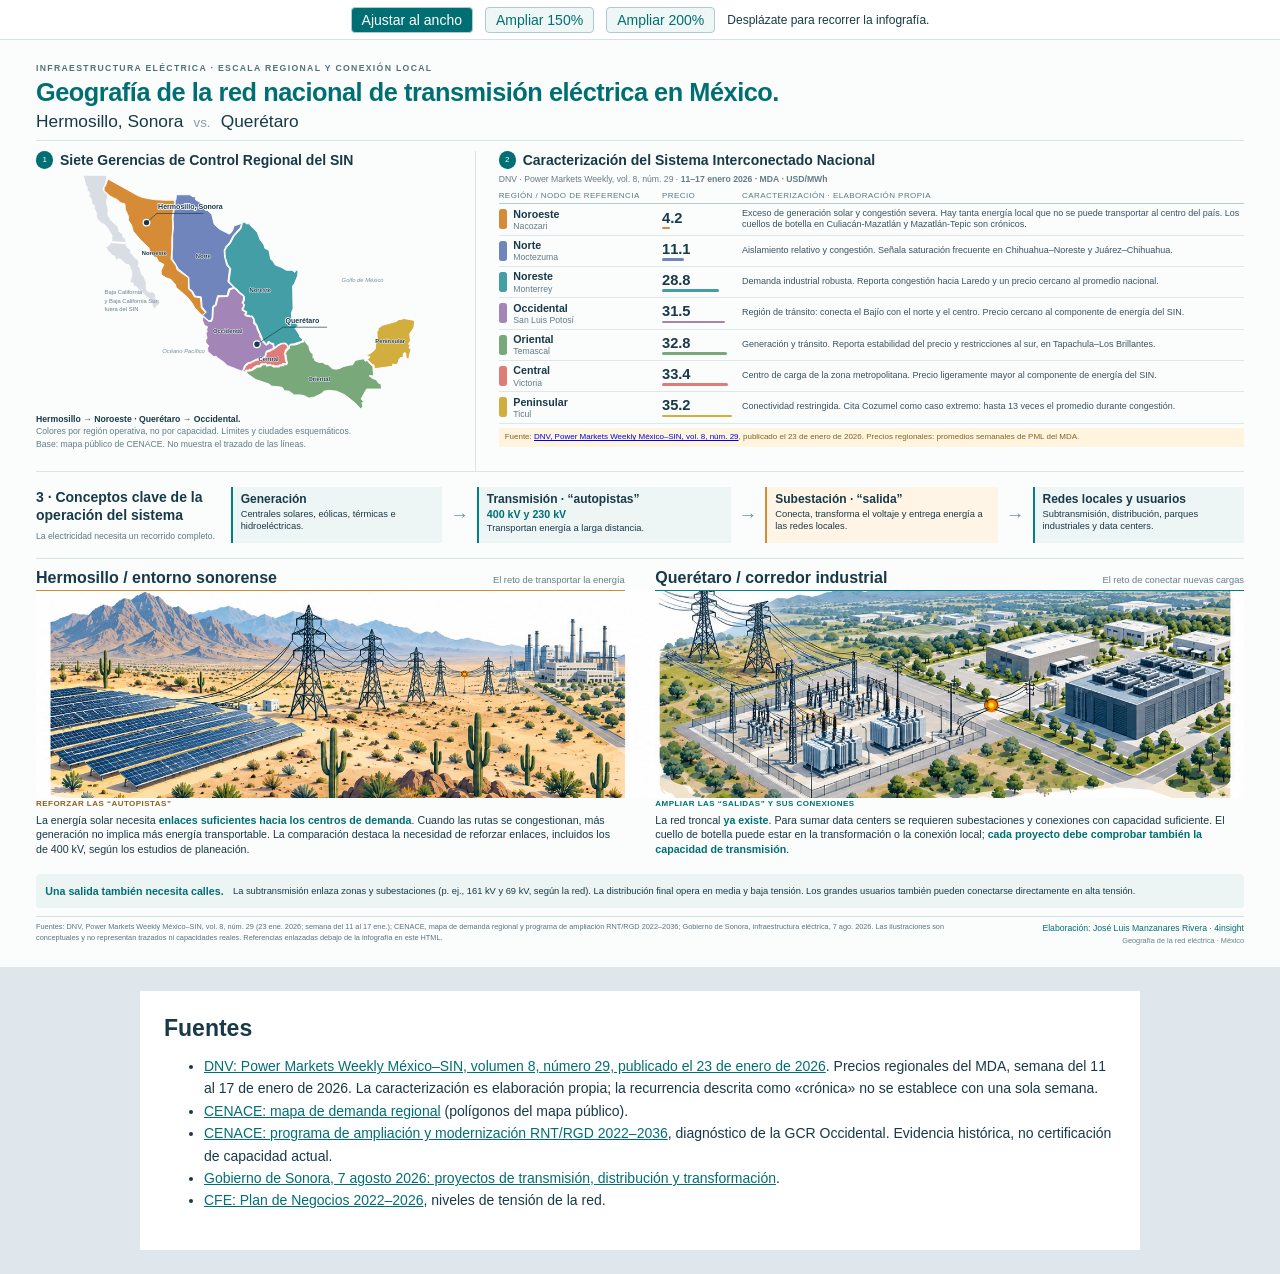
==== charts/infografia_red.html @ 0efdf351 "Incorpora infografia de red electrica en diapositiva 8" ====
<!doctype html><html lang="es"><head><meta charset="utf-8"><meta name="viewport" content="width=device-width,initial-scale=1"><title>Geografía de la red nacional de transmisión eléctrica en México</title><style>
*{box-sizing:border-box}body{margin:0;background:#dfe7ec;font-family:Arial,Helvetica,sans-serif;color:#183947}.poster{width:1920px;height:1390px;margin:0 auto;background:#fbfcfc;padding:34px 54px 24px;overflow:hidden;position:relative}.eyebrow{font-size:13px;letter-spacing:2px;color:#53717c;font-weight:700}h1{font-size:38px;letter-spacing:-.7px;margin:9px 0 6px;color:#006f73;line-height:1.1}header{height:117px;border-bottom:2px solid #d8e5e6}.subtitle{font-size:26px;color:#183947;margin:0}.subtitle span{color:#8b9da4;font-size:20px;margin:0 8px}.top{display:grid;grid-template-columns:660px 1fr;gap:34px;height:496px;padding-top:16px}.section-head{display:flex;align-items:center;gap:10px;margin:0 0 8px}h2{font-size:21px;margin:0;line-height:1.15}.step{font-size:12px;border-radius:50%;width:26px;height:26px;background:#006f73;color:white;display:inline-grid;place-items:center;flex-shrink:0}.map{border-right:1px solid #dce5e8;padding-right:20px}.map svg{width:100%;height:355px}.region-label{font:700 14px Arial;fill:#163644;paint-order:stroke;stroke:#fff;stroke-width:2;stroke-linejoin:round}.city-label{font:700 17px Arial;fill:#14394b;paint-order:stroke;stroke:#fff;stroke-width:4}.outside{font:14px Arial;fill:#657f8a}.ocean{font:italic 14px Arial;fill:#7894a1}.map-note{margin:0;font-size:13px;line-height:1.45;color:#637d86}.map-note b{color:#183947}.table-note{font-size:13px;color:#637d86;margin:7px 0 8px;line-height:1.35}.table-head,.data-row{display:grid;grid-template-columns:230px 105px 1fr;gap:15px;align-items:center}.table-head{font-size:12px;color:#5a7883;text-transform:uppercase;letter-spacing:.65px;border-bottom:2px solid #b8cdcf;padding-bottom:5px}.data-row{min-height:47px;padding:4px 0;border-bottom:1px solid #dee7e9}.region{display:flex;align-items:center;gap:10px}.region i{width:12px;height:30px;border-radius:4px;flex-shrink:0}.region b{display:block;font-size:16px}.region span{display:block;font-size:13px;color:#627b86;margin-top:2px}.price{font-size:22px;font-weight:bold;font-variant-numeric:tabular-nums;position:relative}.bar{height:4px;border-radius:3px;margin-top:2px}.reading{font-size:13.5px;line-height:1.33;color:#3a5360}.data-warning{font-size:12px;color:#846124;background:#fff4de;padding:6px 9px;margin-top:7px;line-height:1.35}.ecosystem{height:131px;border-top:1px solid #d9e4e7;border-bottom:1px solid #d9e4e7;padding:13px 0;display:grid;grid-template-columns:270px 1fr;gap:22px;align-items:center}.ecosystem h2{font-size:21px;line-height:1.28}.ecosystem small{display:block;font-size:13px;color:#5d7884;margin-top:8px}.flow{display:grid;grid-template-columns:1fr 34px 1.2fr 34px 1.1fr 34px 1fr;align-items:center;gap:9px}.flow-card{border-left:4px solid #008080;padding:5px 12px;background:#eef5f5;min-height:85px}.flow-card.amber{border-color:#d68b36;background:#fff5e6}.flow-card b{display:block;font-size:18px;margin:3px 0}.flow-card span{font-size:14px;line-height:1.3;display:block}.flow-card .voltage{font-size:16px;font-weight:700;color:#006f73}.arrow{font-size:28px;color:#76929b;text-align:center}.comparison{height:473px;padding-top:15px;position:relative}.compare-heads{display:grid;grid-template-columns:1fr 1fr;gap:46px}.city-head{display:flex;justify-content:space-between;align-items:baseline;border-bottom:2px solid #d68b36;padding-bottom:5px}.city-head.teal{border-color:#008080}.city-head h2{font-size:24px}.city-head span{font-size:14px;color:#667f89}.illustration{display:block;width:100%;height:310px;object-fit:cover;object-position:center 55%;margin-top:0}.compare-copy{display:grid;grid-template-columns:1fr 1fr;gap:46px}.copy{font-size:16px;line-height:1.4}.copy b{color:#006f73}.tag{font-size:12px;letter-spacing:.7px;font-weight:bold;color:#8e601d;margin-bottom:5px}.copy p{margin:0}.copy .tag.teal{color:#006f73}.lastnote{height:51px;display:flex;align-items:center;gap:14px;padding:8px 14px;background:#ecf4f4;border-radius:6px;font-size:14px;line-height:1.35}.lastnote strong{white-space:nowrap;color:#006f73;font-size:16px}footer{border-top:1px solid #d5e2e5;margin-top:12px;padding-top:8px;display:grid;grid-template-columns:1fr 420px;gap:25px;font-size:11px;line-height:1.4;color:#5a737e}footer .credit{text-align:right;font-size:13px;color:#006f73}footer a{color:inherit}.version{font-size:11px;color:#66808a;margin-top:3px}.sources{font-size:14px;max-width:1000px;margin:24px auto;padding:24px;background:#fff;line-height:1.6}.sources h2{font-size:23px}.sources a{color:#006f73}@media print{body{background:white}.poster{margin:0}.sources{break-before:page}} 

.viewer-tools{position:sticky;top:0;z-index:10;display:flex;align-items:center;justify-content:center;gap:12px;min-height:40px;padding:5px 12px;background:#fff;border-bottom:1px solid #d5e2e5;color:#183947;font-size:14px}.viewer-tools button{font:inherit;color:#006f73;background:#eef6f6;border:1px solid #adcacc;border-radius:4px;padding:4px 10px;cursor:pointer}.viewer-tools button[aria-pressed="true"]{background:#006f73;color:white}.viewer-tools span{font-size:12px}.sources{box-sizing:border-box;width:calc(100% - 40px)}@media print{.viewer-tools{display:none}}
</style></head><body><nav class="viewer-tools" aria-label="Zoom de la infografía"><button type="button" data-zoom="1" aria-pressed="true">Ajustar al ancho</button><button type="button" data-zoom="1.5" aria-pressed="false">Ampliar 150%</button><button type="button" data-zoom="2" aria-pressed="false">Ampliar 200%</button><span>Desplázate para recorrer la infografía.</span></nav><main class="poster">
<header><div class="eyebrow">INFRAESTRUCTURA ELÉCTRICA · ESCALA REGIONAL Y CONEXIÓN LOCAL</div><h1>Geografía de la red nacional de transmisión eléctrica en México.</h1><p class="subtitle">Hermosillo, Sonora <span>vs.</span> Querétaro</p></header>
<div class="top"><section class="map"><div class="section-head"><span class="step">1</span><h2>Siete Gerencias de Control Regional del SIN</h2></div><svg viewBox="0 0 803 570" xmlns="http://www.w3.org/2000/svg" aria-label="Regiones de control de México, con Hermosillo en Noroeste y Querétaro en Occidental">
<polygon points="2,3 60,3 59,10 57,19 55,27 51,33 51,40 61,50 62,55 60,60 59,65 59,70 60,75 62,78 62,83 63,90 62,97 64,104 68,107 69,112 72,112 76,118 86,126 88,133 89,139 92,138 93,142 97,142 99,153 105,154 104,158 106,162 105,165 70,163 72,159 71,156 72,149 65,137 61,130 53,121 48,120 40,112 36,108 34,102 34,93 31,87 29,88 29,76 23,71 23,62 20,57 16,55 18,45 12,39 12,31 9,28" fill="#d9dee5" stroke="#fff" stroke-width="2.2"/><polygon points="69,165 107,168 106,172 111,179 117,181 117,190 123,195 124,199 135,208 137,214 135,222 139,225 144,243 147,244 155,262 154,272 156,280 161,284 166,285 167,280 172,286 177,290 177,301 184,303 187,310 185,315 181,317 175,325 172,324 169,317 167,308 164,301 156,297 145,285 136,278 129,270 126,272 121,261 120,265 115,259 118,250 120,242 119,233 115,225 113,219 106,218 92,205 87,204 83,209 77,197 73,197 67,189 61,186 60,180 49,172 59,175 64,172" fill="#d9dee5" stroke="#fff" stroke-width="2.2"/><polygon points="62,12 57,27 53,33 53,40 57,44 64,50 69,54 85,62 92,69 103,72 104,85 112,103 111,111 119,123 123,138 140,158 161,178 164,191 174,200 179,201 184,211 197,218 190,233 191,243 202,250 214,254 225,267 226,273 253,296 265,311 271,322 289,341 297,334 287,322 285,298 270,296 264,284 256,277 256,250 229,231 226,221 214,205 216,183 216,155 218,133 218,117 217,104 223,69 222,63 200,63 177,62 157,59 144,56 134,52" fill="#d68b36" stroke="#fff" stroke-width="2.2"/><polygon points="226,62 224,63 224,73 222,84 220,96 219,108 220,129 218,147 218,164 218,178 217,189 217,204 227,220 231,228 257,249 258,276 266,282 272,294 287,296 289,320 299,333 290,340 304,353 310,353 313,345 314,321 316,317 320,316 326,294 326,293 349,293 353,277 365,273 351,260 355,228 348,219 343,200 342,184 346,175 355,165 364,148 381,129 384,119 366,125 362,137 355,145 331,133 318,121 312,97 302,88 297,88 293,80 287,70 273,62 273,57 271,55 267,55 259,50 227,50" fill="#7085bb" stroke="#fff" stroke-width="2.2"/><polygon points="386,118 383,131 366,150 357,167 348,177 344,185 345,201 351,219 358,228 354,259 367,273 375,279 379,285 386,289 391,295 391,304 388,311 391,314 390,321 388,324 388,327 397,332 394,340 400,340 405,342 410,342 414,348 416,357 419,361 422,366 424,373 431,388 434,396 435,400 444,410 447,407 446,405 450,403 455,407 461,408 462,411 462,414 463,417 466,416 471,412 479,408 490,407 494,411 496,416 501,410 510,409 519,406 530,403 531,398 524,392 523,387 513,372 520,365 505,349 504,334 508,325 507,269 511,265 519,245 520,232 515,232 512,237 506,232 492,232 480,225 465,219 460,211 454,205 450,184 440,179 438,171 428,157 422,141 413,131 407,126 403,120 396,120 391,116" fill="#449ea6" stroke="#fff" stroke-width="2.2"/><polygon points="366,275 356,279 351,295 328,296 323,316 320,319 316,321 315,346 312,355 305,355 290,343 290,353 295,365 302,368 300,374 301,381 298,382 301,396 298,398 298,406 305,414 302,419 303,428 318,441 319,439 324,440 325,442 341,453 349,461 385,475 388,470 391,462 394,458 397,457 399,454 404,454 414,449 417,447 424,445 430,445 433,442 436,442 440,438 442,430 443,428 444,426 448,426 449,424 453,424 454,422 457,422 458,420 461,419 460,415 460,411 454,409 449,405 450,409 447,410 443,413 432,401 431,396 428,392 428,388 421,373 420,367 413,360 413,351 408,343 405,344 400,343 394,342 391,339 394,333 385,328 386,322 388,320 389,315 385,311 388,304 389,295 376,285 373,281" fill="#a485b7" stroke="#fff" stroke-width="2.2"/><polygon points="387,475 388,473 391,470 393,465 394,462 399,459 401,456 406,456 410,453 414,452 418,449 424,448 431,448 434,444 439,444 442,440 444,432 446,428 451,428 451,427 455,426 456,424 459,424 460,422 464,421 465,419 468,418 472,414 478,411 482,409 488,409 494,413 494,417 497,419 493,420 493,422 489,424 489,428 487,432 487,434 488,436 489,443 490,450 492,454 489,457 483,456 482,459 474,460 473,463 470,461 468,462 461,462 462,460 457,461 454,458 445,460 445,457 430,457 430,460 426,461 421,461 414,465 411,467 408,471 402,470 401,473 395,472 393,474 393,477" fill="#df7c78" stroke="#fff" stroke-width="2.2"/><polygon points="399,482 395,476 398,475 403,475 410,473 415,470 419,467 423,465 429,465 433,462 433,460 443,459 444,463 454,461 461,465 475,465 477,462 485,462 486,459 492,460 495,455 493,449 492,443 491,435 489,433 491,430 492,426 496,424 496,421 500,420 499,417 500,414 503,412 512,412 522,409 529,405 533,405 534,400 546,415 548,424 552,431 556,432 556,443 559,443 560,449 570,454 580,454 585,458 592,459 603,469 613,470 621,468 629,464 637,462 646,460 651,460 658,449 667,447 678,445 682,451 686,449 697,461 700,462 702,486 691,486 699,492 709,496 713,503 720,506 721,518 685,518 672,542 678,548 674,551 676,560 671,566 657,551 633,532 613,523 595,521 582,523 578,528 558,538 551,538 547,540 535,534 525,532 511,532 498,523 487,522 482,514 470,512 456,511 451,506 418,495" fill="#79a97b" stroke="#fff" stroke-width="2.2"/><polygon points="687,447 699,459 703,460 704,469 748,463 748,458 757,459 762,453 762,448 767,442 771,442 773,440 774,432 778,430 780,434 780,441 786,448 792,421 787,419 791,410 786,410 791,401 790,396 789,385 799,370 801,354 797,352 774,348 770,350 762,351 757,355 728,363 722,365 713,372 713,377 710,379 711,402 707,409 706,422 696,431 688,435 686,438 693,440 690,445" fill="#d1ae3d" stroke="#fff" stroke-width="2.2"/><text x="174" y="196" text-anchor="middle" class="region-label">Noroeste</text><text x="292" y="202" text-anchor="middle" class="region-label">Norte</text><text x="429" y="284" text-anchor="middle" class="region-label">Noreste</text><text x="351" y="383" text-anchor="middle" class="region-label">Occidental</text><text x="449" y="451" text-anchor="middle" class="region-label">Central</text><text x="571" y="499" text-anchor="middle" class="region-label">Oriental</text><text x="742" y="407" text-anchor="middle" class="region-label">Peninsular</text>
<g fill="#15394a" stroke="white" stroke-width="3"><circle cx="155" cy="117" r="8"/><circle cx="421" cy="410" r="8"/></g>
<g stroke="#15394a" stroke-width="1.6" fill="none"><path d="M155 117 L180 95 L292 95"/><path d="M421 410 L484 369 L590 369"/></g>
<g class="city-label"><text x="183" y="85">Hermosillo, Sonora</text><text x="490" y="358">Querétaro</text></g>
<text x="54" y="290" class="outside">Baja California</text><text x="54" y="310" class="outside">y Baja California Sur:</text><text x="54" y="330" class="outside">fuera del SIN</text>
<text x="625" y="260" class="ocean">Golfo de México</text><text x="193" y="431" class="ocean">Océano Pacífico</text>
</svg><p class="map-note"><b>Hermosillo → Noroeste · Querétaro → Occidental.</b><br>Colores por región operativa, no por capacidad. Límites y ciudades esquemáticos.<br>Base: mapa público de CENACE. No muestra el trazado de las líneas.</p></section>
<section class="table"><div class="section-head"><span class="step">2</span><h2>Caracterización del Sistema Interconectado Nacional</h2></div><p class="table-note">DNV · Power Markets Weekly, vol. 8, núm. 29 · <b>11–17 enero 2026 · MDA · USD/MWh</b></p><div class="table-head"><span>Región / nodo de referencia</span><span>Precio</span><span>Caracterización · elaboración propia</span></div><div class="data-row"><div class="region"><i style="background:#d68b36"></i><div><b>Noroeste</b><span>Nacozari</span></div></div><div class="price">4.2<div class="bar" style="width:11.9%;background:#d68b36"></div></div><div class="reading">Exceso de generación solar y congestión severa. Hay tanta energía local que no se puede transportar al centro del país. Los cuellos de botella en Culiacán-Mazatlán y Mazatlán-Tepic son crónicos.</div></div><div class="data-row"><div class="region"><i style="background:#7085bb"></i><div><b>Norte</b><span>Moctezuma</span></div></div><div class="price">11.1<div class="bar" style="width:31.5%;background:#7085bb"></div></div><div class="reading">Aislamiento relativo y congestión. Señala saturación frecuente en Chihuahua–Noreste y Juárez–Chihuahua.</div></div><div class="data-row"><div class="region"><i style="background:#449ea6"></i><div><b>Noreste</b><span>Monterrey</span></div></div><div class="price">28.8<div class="bar" style="width:81.8%;background:#449ea6"></div></div><div class="reading">Demanda industrial robusta. Reporta congestión hacia Laredo y un precio cercano al promedio nacional.</div></div><div class="data-row"><div class="region"><i style="background:#a485b7"></i><div><b>Occidental</b><span>San Luis Potosí</span></div></div><div class="price">31.5<div class="bar" style="width:89.5%;background:#a485b7"></div></div><div class="reading">Región de tránsito: conecta el Bajío con el norte y el centro. Precio cercano al componente de energía del SIN.</div></div><div class="data-row"><div class="region"><i style="background:#79a97b"></i><div><b>Oriental</b><span>Temascal</span></div></div><div class="price">32.8<div class="bar" style="width:93.2%;background:#79a97b"></div></div><div class="reading">Generación y tránsito. Reporta estabilidad del precio y restricciones al sur, en Tapachula–Los Brillantes.</div></div><div class="data-row"><div class="region"><i style="background:#df7c78"></i><div><b>Central</b><span>Victoria</span></div></div><div class="price">33.4<div class="bar" style="width:94.9%;background:#df7c78"></div></div><div class="reading">Centro de carga de la zona metropolitana. Precio ligeramente mayor al componente de energía del SIN.</div></div><div class="data-row"><div class="region"><i style="background:#d1ae3d"></i><div><b>Peninsular</b><span>Ticul</span></div></div><div class="price">35.2<div class="bar" style="width:100.0%;background:#d1ae3d"></div></div><div class="reading">Conectividad restringida. Cita Cozumel como caso extremo: hasta 13 veces el promedio durante congestión.</div></div><div class="data-warning">Fuente: <a href="https://subscribe.dnv.com/power-markets-weekly-mexico-vol8-num29-2026">DNV, Power Markets Weekly México–SIN, vol. 8, núm. 29</a>, publicado el 23 de enero de 2026. Precios regionales: promedios semanales de PML del MDA.</div></section></div>
<section class="ecosystem"><div><h2>3 · Conceptos clave de la operación del sistema</h2><small>La electricidad necesita un recorrido completo.</small></div><div class="flow"><div class="flow-card"><b>Generación</b><span>Centrales solares, eólicas, térmicas e hidroeléctricas.</span></div><div class="arrow">→</div><div class="flow-card"><b>Transmisión · “autopistas”</b><span class="voltage">400 kV y 230 kV</span><span>Transportan energía a larga distancia.</span></div><div class="arrow">→</div><div class="flow-card amber"><b>Subestación · “salida”</b><span>Conecta, transforma el voltaje y entrega energía a las redes locales.</span></div><div class="arrow">→</div><div class="flow-card"><b>Redes locales y usuarios</b><span>Subtransmisión, distribución, parques industriales y data centers.</span></div></div></section>
<section class="comparison"><div class="compare-heads"><div class="city-head"><h2>Hermosillo / entorno sonorense</h2><span>El reto de transportar la energía</span></div><div class="city-head teal"><h2>Querétaro / corredor industrial</h2><span>El reto de conectar nuevas cargas</span></div></div><img class="illustration" src="[data-uri]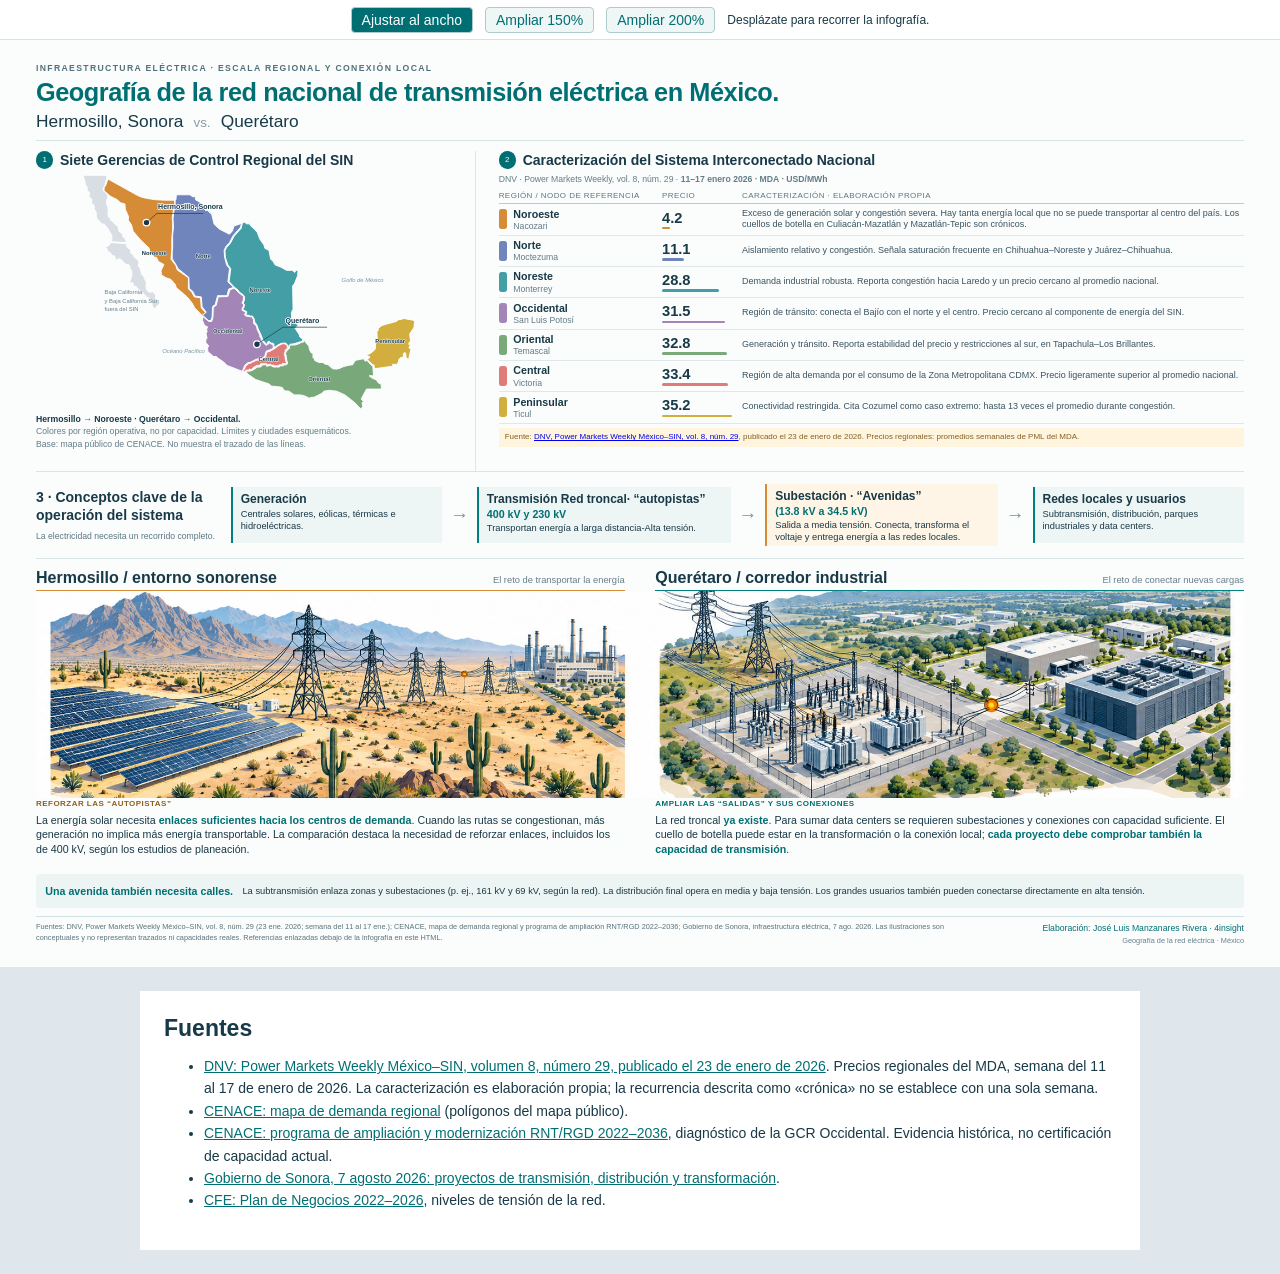
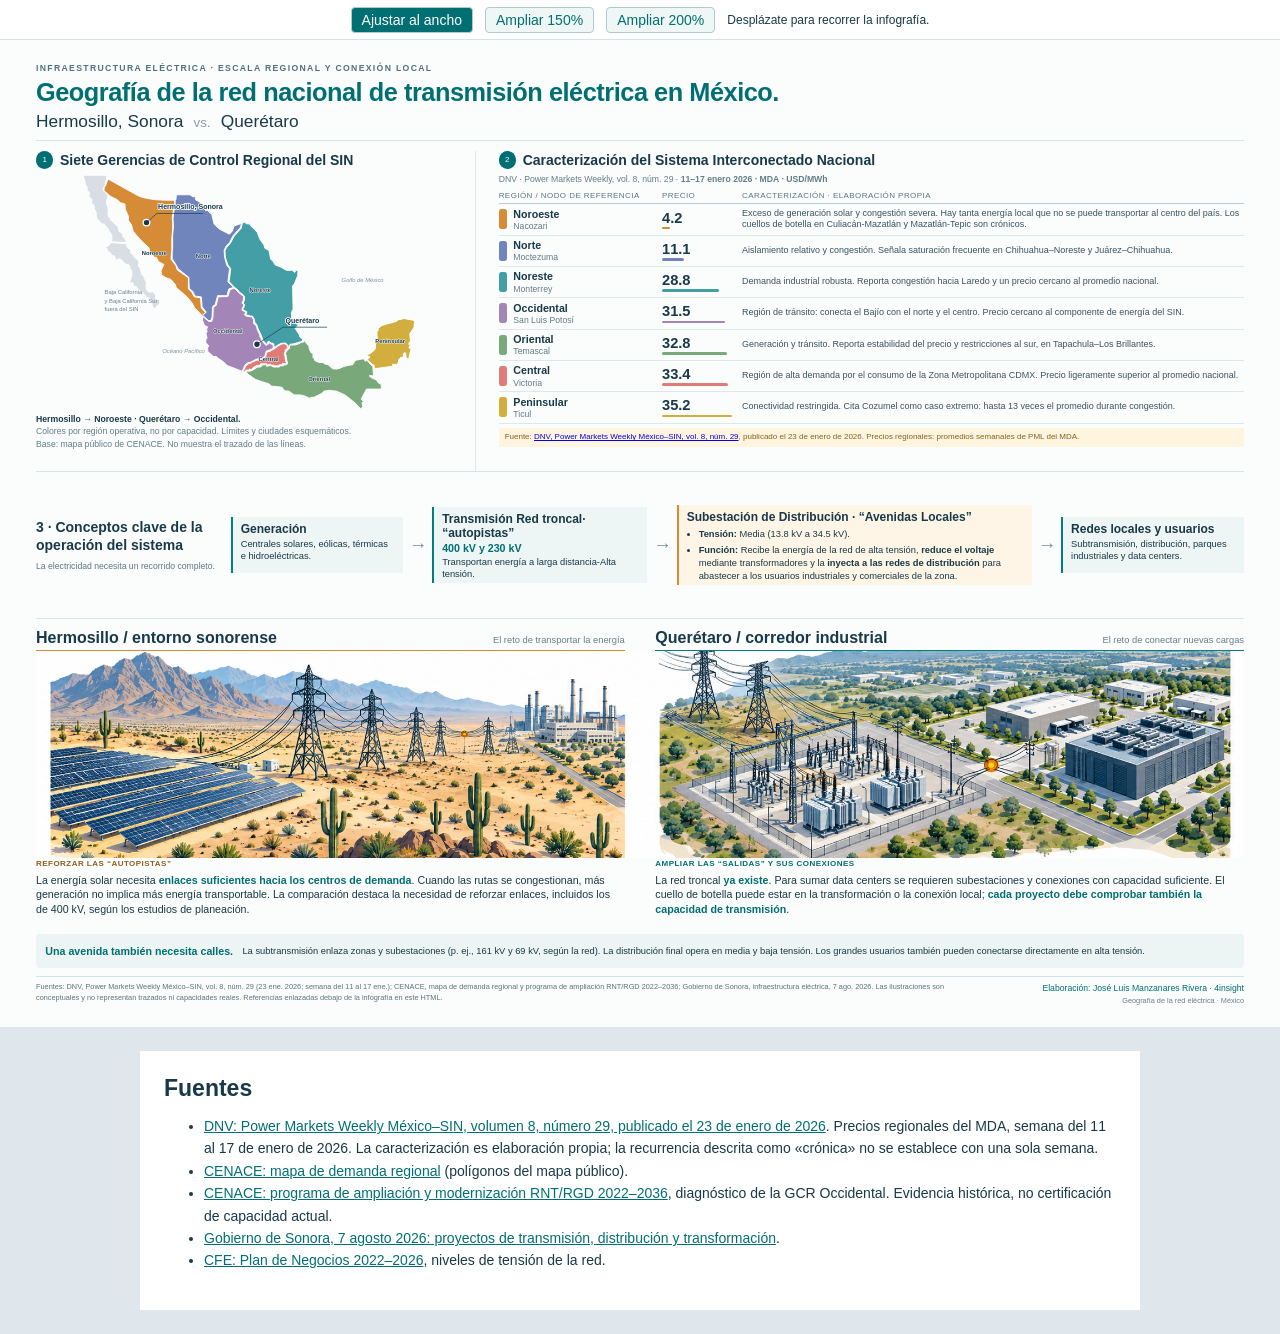
